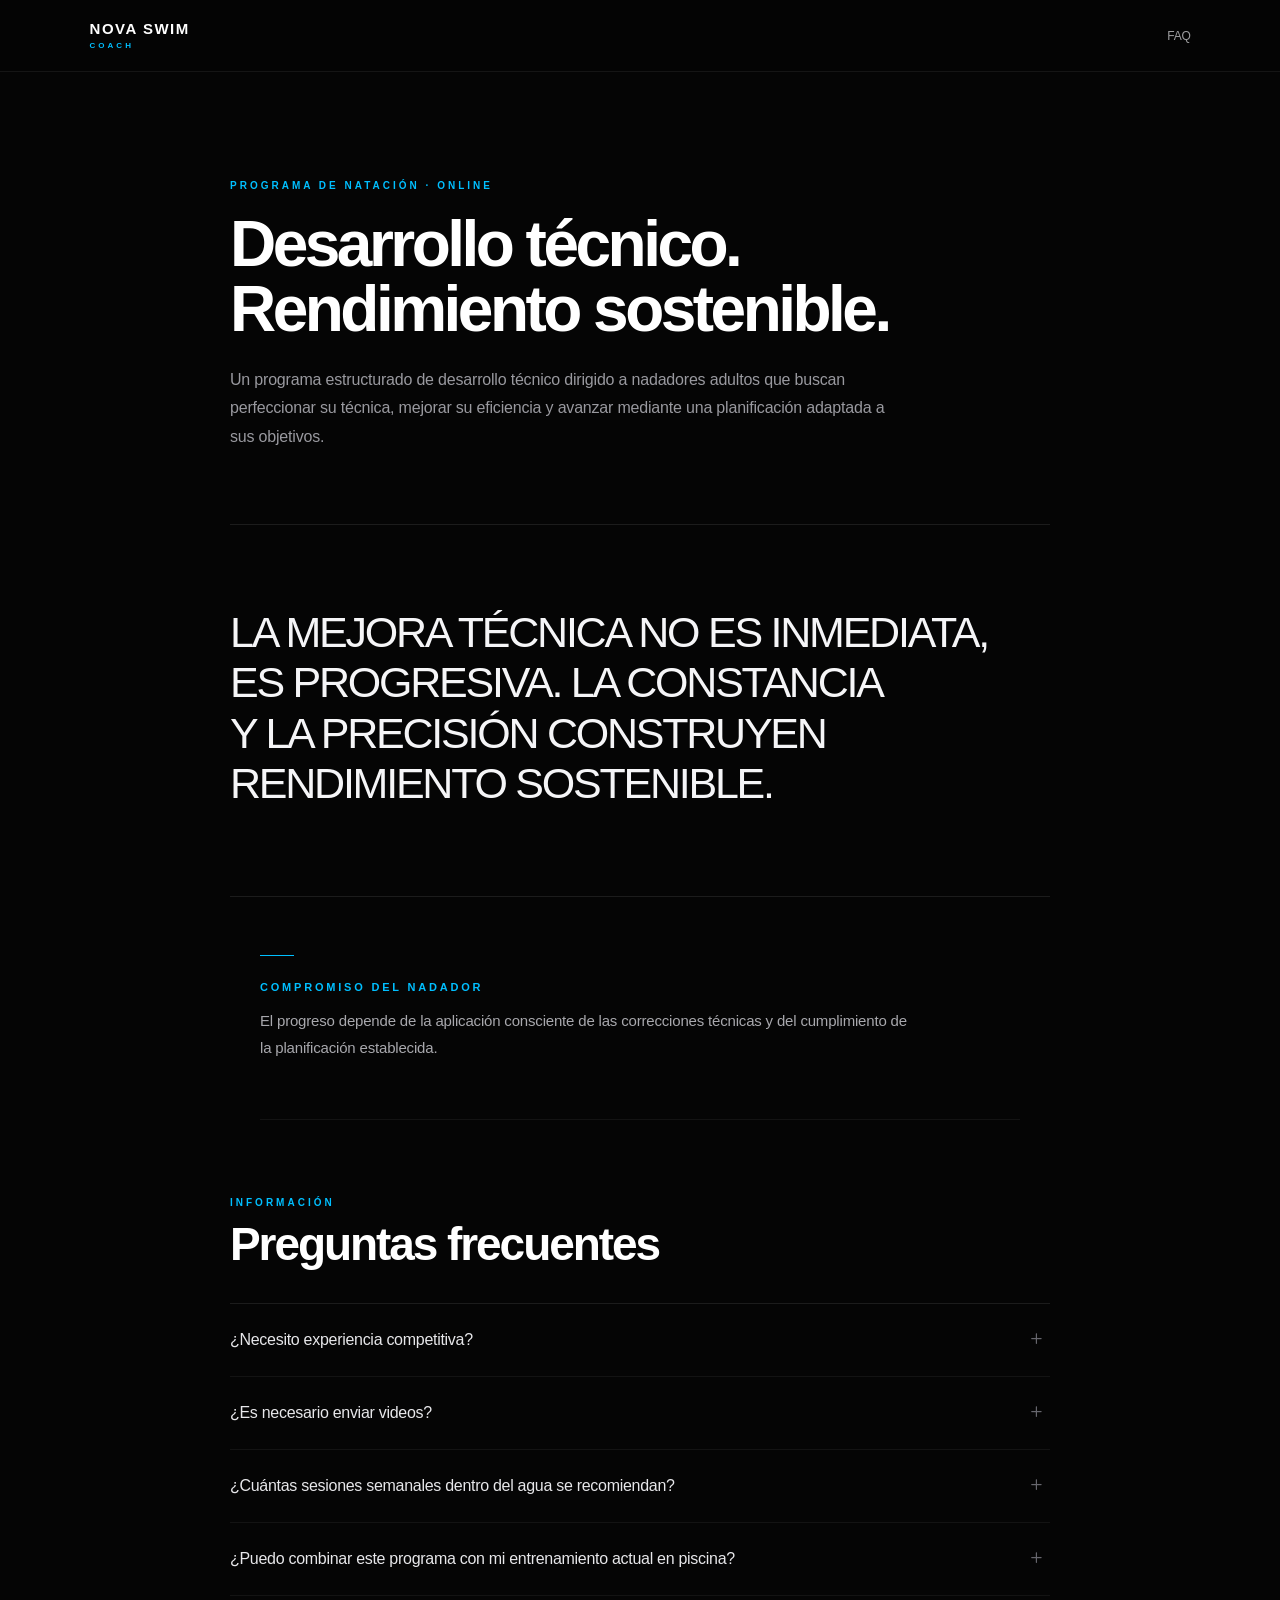
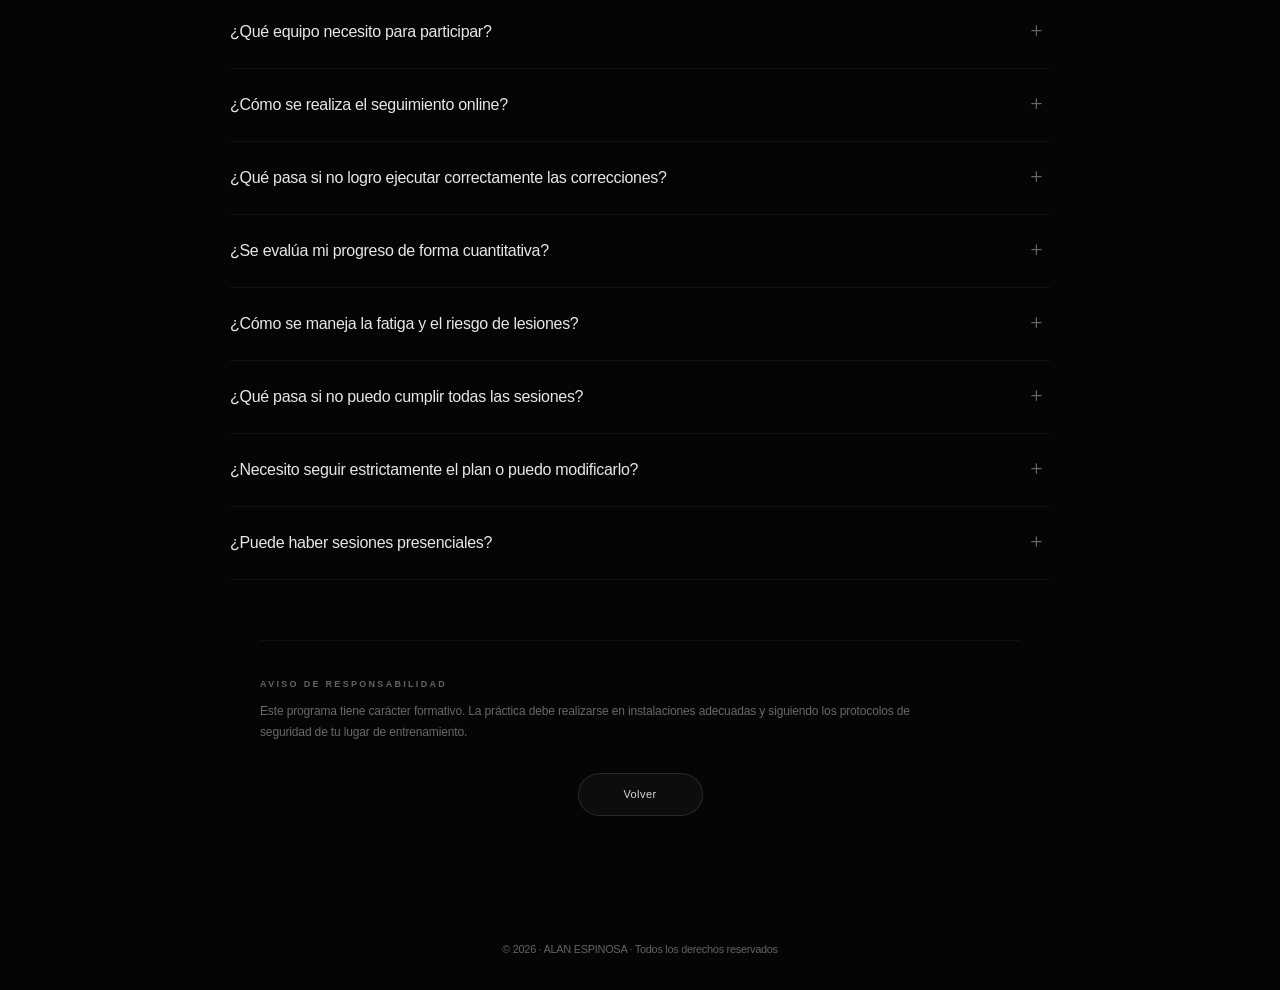
==== pagina2.html @ 05ab6e0c "Add files via upload" ====
<!DOCTYPE html>
<html lang="es">

<head>

    <meta charset="UTF-8">

    <meta name="viewport"
          content="width=device-width, initial-scale=1.0">

    <meta name="theme-color"
          content="#050505">

    <meta name="description"
          content="Programa de natación online orientado al desarrollo técnico, eficiencia y rendimiento.">

    <title>Programa de Natación · Online</title>


    <!-- =====================================================
         ICONOS
         ===================================================== -->

    <link rel="stylesheet"
          href="https://cdnjs.cloudflare.com/ajax/libs/font-awesome/6.5.0/css/all.min.css">


    <!-- =====================================================
         CSS
         ===================================================== -->

    <link rel="stylesheet"
          href="css/pagina2.css">

</head>


<body>


    <!-- =====================================================
         HEADER
         ===================================================== -->

    <header class="header">

        <a href="index.html"
           class="logo">

            NOVA SWIM
            <span>COACH</span>

        </a>


        <nav>

            <a href="index.html">
                
            </a>

            <a href="#programa">
                
            </a>

            <a href="#faq">
                FAQ
            </a>

        </nav>

    </header>



    <!-- =====================================================
         CONTENIDO PRINCIPAL
         ===================================================== -->

    <main class="program-container"
          id="programa">


        <!-- =================================================
             INTRO
             ================================================= -->

        <section class="program-intro">

            <span class="program-eyebrow">
                PROGRAMA DE NATACIÓN · ONLINE
            </span>

            <h1>
                Desarrollo técnico.
                <br>
                Rendimiento sostenible.
            </h1>

            <p>
                Un programa estructurado de desarrollo técnico dirigido
                a nadadores adultos que buscan perfeccionar su técnica,
                mejorar su eficiencia y avanzar mediante una planificación
                adaptada a sus objetivos.
            </p>

        </section>



        <!-- =================================================
             FILOSOFÍA
             ================================================= -->

        <div class="program-block philosophy">

            <p>
                LA MEJORA TÉCNICA NO ES INMEDIATA, ES PROGRESIVA.
                LA CONSTANCIA Y LA PRECISIÓN CONSTRUYEN
                RENDIMIENTO SOSTENIBLE.
            </p>

        </div>



        <!-- =================================================
             COMPROMISO
             ================================================= -->

        <div class="program-block">

            <h3>
                COMPROMISO DEL NADADOR
            </h3>

            <p>
                El progreso depende de la aplicación consciente de las
                correcciones técnicas y del cumplimiento de la planificación
                establecida.
            </p>

        </div>



        <!-- =================================================
             PREGUNTAS FRECUENTES
             ================================================= -->

        <section class="faq-section"
                 id="faq">

            <div class="faq-heading">

                <span>
                    INFORMACIÓN
                </span>

                <h2>
                    Preguntas frecuentes
                </h2>

            </div>


            <div class="faq">


                <!-- 01 -->

                <details>

                    <summary>
                        <span>
                            ¿Necesito experiencia competitiva?
                        </span>

                        <i class="fa-solid fa-plus"
                           aria-hidden="true"></i>

                    </summary>

                    <div class="faq-answer">

                        <p>
                            No es indispensable. El programa se adapta
                            tanto a nadadores máster competitivos como
                            a adultos con una base técnica que desean
                            evolucionar su rendimiento.
                        </p>

                    </div>

                </details>



                <!-- 02 -->

                <details>

                    <summary>

                        <span>
                            ¿Es necesario enviar videos?
                        </span>

                        <i class="fa-solid fa-plus"
                           aria-hidden="true"></i>

                    </summary>

                    <div class="faq-answer">

                        <p>
                            Sí. El análisis técnico en video permite
                            identificar desajustes posturales,
                            ineficiencias en la tracción y oportunidades
                            de mejora que no siempre se perciben durante
                            el nado.
                        </p>

                    </div>

                </details>



                <!-- 03 -->

                <details>

                    <summary>

                        <span>
                            ¿Cuántas sesiones semanales dentro del agua se recomiendan?
                        </span>

                        <i class="fa-solid fa-plus"
                           aria-hidden="true"></i>

                    </summary>

                    <div class="faq-answer">

                        <p>
                            Se recomienda un mínimo de tres sesiones
                            semanales de natación para favorecer la
                            consolidación de adaptaciones técnicas
                            y neuromusculares.
                        </p>

                        <p>
                            No obstante, entendiendo las demandas
                            laborales y personales del adulto,
                            el programa puede estructurarse en dos
                            sesiones semanales, priorizando precisión
                            técnica, estímulos específicos y máxima
                            eficiencia en el tiempo disponible.
                        </p>

                    </div>

                </details>



                <!-- 04 -->

                <details>

                    <summary>

                        <span>
                            ¿Puedo combinar este programa con mi entrenamiento actual en piscina?
                        </span>

                        <i class="fa-solid fa-plus"
                           aria-hidden="true"></i>

                    </summary>

                    <div class="faq-answer">

                        <p>
                            Sí. El programa está diseñado para
                            complementar entrenamientos existentes,
                            ajustando intensidad y frecuencia según
                            tu carga actual.
                        </p>

                    </div>

                </details>



                <!-- 05 -->

                <details>

                    <summary>

                        <span>
                            ¿Qué equipo necesito para participar?
                        </span>

                        <i class="fa-solid fa-plus"
                           aria-hidden="true"></i>

                    </summary>

                    <div class="faq-answer">

                        <p>
                            Solo necesitas acceso a piscina, equipo
                            básico —gorro, gafas, tabla y pull buoy—,
                            aletas si se desea y un dispositivo para
                            grabar videos de tu técnica.
                        </p>

                    </div>

                </details>



                <!-- 06 -->

                <details>

                    <summary>

                        <span>
                            ¿Cómo se realiza el seguimiento online?
                        </span>

                        <i class="fa-solid fa-plus"
                           aria-hidden="true"></i>

                    </summary>

                    <div class="faq-answer">

                        <p>
                            A través de videollamadas semanales,
                            envío de videos para análisis técnico
                            y comunicación vía correo o chat para
                            ajustes y feedback continuo.
                        </p>

                    </div>

                </details>



                <!-- 07 -->

                <details>

                    <summary>

                        <span>
                            ¿Qué pasa si no logro ejecutar correctamente las correcciones?
                        </span>

                        <i class="fa-solid fa-plus"
                           aria-hidden="true"></i>

                    </summary>

                    <div class="faq-answer">

                        <p>
                            El programa incluye retroalimentación
                            continua. Recibirás instrucciones paso a
                            paso para facilitar la comprensión y
                            aplicación de las correcciones dentro
                            del agua.
                        </p>

                    </div>

                </details>



                <!-- 08 -->

                <details>

                    <summary>

                        <span>
                            ¿Se evalúa mi progreso de forma cuantitativa?
                        </span>

                        <i class="fa-solid fa-plus"
                           aria-hidden="true"></i>

                    </summary>

                    <div class="faq-answer">

                        <p>
                            Sí. Se pueden utilizar parámetros como
                            frecuencia de brazada, tiempos parciales
                            y eficiencia técnica para monitorear la
                            evolución y observar mejoras durante
                            el proceso.
                        </p>

                    </div>

                </details>



                <!-- 09 -->

                <details>

                    <summary>

                        <span>
                            ¿Cómo se maneja la fatiga y el riesgo de lesiones?
                        </span>

                        <i class="fa-solid fa-plus"
                           aria-hidden="true"></i>

                    </summary>

                    <div class="faq-answer">

                        <p>
                            Los planes son progresivos y se adaptan
                            a la carga de entrenamiento, con énfasis
                            en una ejecución técnica correcta para
                            reducir sobrecargas innecesarias.
                        </p>

                    </div>

                </details>



                <!-- 10 -->

                <details>

                    <summary>

                        <span>
                            ¿Qué pasa si no puedo cumplir todas las sesiones?
                        </span>

                        <i class="fa-solid fa-plus"
                           aria-hidden="true"></i>

                    </summary>

                    <div class="faq-answer">

                        <p>
                            El programa es flexible. Cuando el tiempo
                            disponible disminuye, se priorizan los
                            ejercicios y estímulos más importantes
                            para mantener la continuidad del proceso.
                        </p>

                    </div>

                </details>



                <!-- 11 -->

                <details>

                    <summary>

                        <span>
                            ¿Necesito seguir estrictamente el plan o puedo modificarlo?
                        </span>

                        <i class="fa-solid fa-plus"
                           aria-hidden="true"></i>

                    </summary>

                    <div class="faq-answer">

                        <p>
                            Las modificaciones son posibles cuando
                            existen cambios en tu disponibilidad o
                            carga de entrenamiento. Sin embargo,
                            se recomienda mantener la estructura
                            y progresión indicadas para obtener
                            mejoras sostenibles.
                        </p>

                    </div>

                </details>



                <!-- 12 -->

                <details>

                    <summary>

                        <span>
                            ¿Puede haber sesiones presenciales?
                        </span>

                        <i class="fa-solid fa-plus"
                           aria-hidden="true"></i>

                    </summary>

                    <div class="faq-answer">

                        <p>
                            Esto depende de varios factores, como
                            la zona en donde resides, si existe
                            autorización por parte de tu alberca
                            para poder entrar y el espacio disponible
                            dentro de la agenda.
                        </p>

                    </div>

                </details>


            </div>

        </section>



        <!-- =================================================
             AVISO
             ================================================= -->

        <div class="program-block disclaimer">

            <h3>
                AVISO DE RESPONSABILIDAD
            </h3>

            <p>
                Este programa tiene carácter formativo. La práctica
                debe realizarse en instalaciones adecuadas y siguiendo
                los protocolos de seguridad de tu lugar de entrenamiento.
            </p>

        </div>



        <!-- =================================================
             VOLVER
             ================================================= -->

        <div class="program-return">

            <a href="index.html"
               class="btn-volver">

                Volver

            </a>

        </div>


    </main>



    <!-- =====================================================
         FOOTER
         ===================================================== -->

    <footer>

        <p>
            © 2026 · ALAN ESPINOSA · Todos los derechos reservados
        </p>

    </footer>



</body>

</html>
---- css/pagina2.css ----
/* =========================================================
   PAGINA 2
   SISTEMA EDITORIAL
   LIMPIO · PREMIUM · RESPONSIVE
   ========================================================= */


/* =========================================================
   VARIABLES
   ========================================================= */

:root{

    --black:#050505;

    --surface:#0b0b0b;
    --surface-soft:#101010;

    --white:#f5f5f7;
    --text:#cfcfd4;
    --muted:#85858b;
    --muted-dark:#626268;

    --blue:#00bfff;

    --line:rgba(255,255,255,.09);
    --line-soft:rgba(255,255,255,.055);

    --radius:24px;
}


/* =========================================================
   RESET
   ========================================================= */

*,
*::before,
*::after{
    margin:0;
    padding:0;
    box-sizing:border-box;
}

html{
    width:100%;
    overflow-x:hidden;

    scroll-behavior:smooth;
}

body{
    width:100%;
    min-height:100vh;

    overflow-x:hidden;

    background:var(--black);
    color:var(--white);

    font-family:
        -apple-system,
        BlinkMacSystemFont,
        "SF Pro Display",
        "Inter",
        "Segoe UI",
        Helvetica,
        Arial,
        sans-serif;

    letter-spacing:-.02em;

    -webkit-font-smoothing:antialiased;
    -moz-osx-font-smoothing:grayscale;

    text-rendering:optimizeLegibility;
}

img,
video,
iframe{
    display:block;
    max-width:100%;
}

a{
    color:inherit;
}

button,
a{
    -webkit-tap-highlight-color:transparent;
}


/* =========================================================
   HEADER
   ========================================================= */

.header{
    position:fixed;

    top:0;
    left:0;

    z-index:1000;

    width:100%;

    display:flex;
    align-items:center;
    justify-content:space-between;

    padding:
        21px 7%;

    background:
        rgba(5,5,5,.72);

    border-bottom:
        1px solid rgba(255,255,255,.065);

    backdrop-filter:
        blur(22px);

    -webkit-backdrop-filter:
        blur(22px);
}


/* =========================================================
   LOGO
   ========================================================= */

.logo{
    display:block;

    color:#fff;

    text-decoration:none;

    font-size:15px;
    font-weight:700;

    line-height:1;

    letter-spacing:1.5px;
}

.logo span{
    display:block;

    margin-top:6px;

    color:var(--blue);

    font-size:8px;
    font-weight:600;

    line-height:1;

    letter-spacing:3px;
}


/* =========================================================
   NAVEGACIÓN
   ========================================================= */

nav{
    display:flex;
    align-items:center;

    gap:30px;
}

nav a{
    position:relative;

    color:#d9d9dc;

    text-decoration:none;

    font-size:12px;
    font-weight:400;

    line-height:1;

    opacity:.72;

    transition:
        color .25s ease,
        opacity .25s ease;
}

nav a::after{
    content:"";

    position:absolute;

    left:0;
    bottom:-8px;

    width:0;
    height:1px;

    background:var(--blue);

    transition:
        width .25s ease;
}

nav a:hover{
    color:#fff;
    opacity:1;
}

nav a:hover::after{
    width:100%;
}


/* =========================================================
   CONTENEDOR PRINCIPAL
   ========================================================= */

.program-container{
    width:100%;
    max-width:900px;

    margin:0 auto;

    padding:
        145px 40px 80px;
}


/* =========================================================
   INTRO
   ========================================================= */

.program-intro{
    width:100%;

    padding:
        35px 0 72px;

    border-bottom:
        1px solid var(--line);
}

.program-eyebrow{
    display:block;

    margin-bottom:20px;

    color:var(--blue);

    font-size:10px;
    font-weight:600;

    line-height:1.2;

    letter-spacing:3px;

    text-transform:uppercase;
}

.program-intro h1{
    max-width:800px;

    margin:0 0 23px;

    color:#fff;

    font-size:
        clamp(42px,5.2vw,64px);

    font-weight:600;

    line-height:1.02;

    letter-spacing:-.055em;

    text-wrap:balance;
}

.program-intro > p{
    max-width:690px;

    color:#99999f;

    font-size:16px;

    line-height:1.8;

    letter-spacing:-.012em;

    text-wrap:pretty;
}


/* =========================================================
   BLOQUES GENERALES
   ========================================================= */

.program-block{
    width:100%;

    padding:
        58px 0;

    border-bottom:
        1px solid var(--line-soft);
}

.program-block h3{
    margin-bottom:17px;

    color:var(--blue);

    font-size:11px;
    font-weight:600;

    line-height:1.3;

    letter-spacing:2.8px;

    text-transform:uppercase;
}

.program-block > p{
    max-width:700px;

    color:var(--text);

    font-size:16px;

    line-height:1.8;

    letter-spacing:-.012em;

    text-wrap:pretty;
}


/* =========================================================
   FILOSOFÍA
   ========================================================= */

.program-block.philosophy{
    width:100%;

    max-width:900px;

    padding:
        82px 0 88px;

    border-bottom:
        1px solid var(--line);
}

.program-block.philosophy p{
    max-width:850px;

    color:#f5f5f7;

    font-size:
        clamp(29px,4vw,43px);

    font-weight:500;

    line-height:1.17;

    letter-spacing:-.052em;

    text-wrap:balance;
}


/* =========================================================
   COMPROMISO
   ========================================================= */

.program-block:not(.philosophy):not(.disclaimer){
    position:relative;

    max-width:760px;

    margin-left:auto;
    margin-right:auto;
}

.program-block:not(.philosophy):not(.disclaimer)::before{
    content:"";

    display:block;

    width:34px;
    height:1px;

    margin-bottom:24px;

    background:var(--blue);
}

.program-block:not(.philosophy):not(.disclaimer) h3{
    margin-bottom:13px;
}

.program-block:not(.philosophy):not(.disclaimer) > p{
    max-width:650px;

    color:#a8a8ad;

    font-size:15px;

    line-height:1.8;
}


/* =========================================================
   FAQ — SECCIÓN
   ========================================================= */

.faq-section{
    width:100%;

    padding:
        78px 0 35px;
}


/* =========================================================
   CABECERA FAQ
   ========================================================= */

.faq-heading{
    margin-bottom:34px;
}

.faq-heading span{
    display:block;

    margin-bottom:12px;

    color:var(--blue);

    font-size:10px;
    font-weight:600;

    line-height:1;

    letter-spacing:3px;

    text-transform:uppercase;
}

.faq-heading h2{
    color:#fff;

    font-size:
        clamp(32px,4vw,46px);

    font-weight:600;

    line-height:1.05;

    letter-spacing:-.045em;
}


/* =========================================================
   FAQ — CONTENEDOR
   ========================================================= */

.faq{
    width:100%;

    border-top:
        1px solid var(--line);
}


/* =========================================================
   FAQ — ITEM
   ========================================================= */

.faq details{
    width:100%;

    border-bottom:
        1px solid var(--line-soft);
}


/* =========================================================
   FAQ — PREGUNTA
   ========================================================= */

.faq summary{
    position:relative;

    display:flex;

    align-items:center;
    justify-content:space-between;

    width:100%;

    min-height:72px;

    padding:
        22px 0;

    color:#e7e7ea;

    font-size:16px;
    font-weight:500;

    line-height:1.45;

    letter-spacing:-.018em;

    cursor:pointer;

    list-style:none;

    outline:none;

    user-select:none;

    transition:
        color .25s ease;
}

.faq summary::-webkit-details-marker{
    display:none;
}

.faq summary::marker{
    display:none;
}


/* =========================================================
   TEXTO DE LA PREGUNTA
   ========================================================= */

.faq summary > span{
    display:block;

    max-width:calc(100% - 60px);
}


/* =========================================================
   ICONO +
   ========================================================= */

.faq summary i{
    flex:0 0 28px;

    width:28px;
    height:28px;

    margin-left:28px;

    display:flex;

    align-items:center;
    justify-content:center;

    color:#66666d;

    font-size:13px;

    font-weight:400;

    transition:
        color .25s ease,
        transform .3s ease;
}


/* =========================================================
   HOVER
   ========================================================= */

.faq summary:hover{
    color:#fff;
}

.faq summary:hover i{
    color:var(--blue);
}


/* =========================================================
   ABIERTA
   ========================================================= */

.faq details[open] summary{
    color:#fff;
}

.faq details[open] summary i{
    color:var(--blue);

    transform:
        rotate(180deg);
}


/* =========================================================
   CAMBIO + → −
   ========================================================= */

.faq details[open] summary i::before{
    content:"\f068";
}


/* =========================================================
   RESPUESTA
   ========================================================= */

.faq-answer{
    width:100%;

    max-width:720px;

    padding:
        0 55px 28px 0;

    color:#85858b;

    font-size:14px;

    line-height:1.78;

    letter-spacing:-.006em;

    animation:
        faqReveal .3s cubic-bezier(.22,1,.36,1) both;
}

.faq-answer p{
    margin:0 0 16px;

    color:inherit;

    font-size:inherit;

    line-height:inherit;
}

.faq-answer p:last-child{
    margin-bottom:0;
}


/* =========================================================
   ANIMACIÓN FAQ
   ========================================================= */

@keyframes faqReveal{

    from{
        opacity:0;

        transform:
            translateY(-6px);
    }

    to{
        opacity:1;

        transform:
            translateY(0);
    }
}


/* =========================================================
   AVISO
   ========================================================= */

.program-block.disclaimer{
    max-width:760px;

    margin:
        25px auto 0;

    padding:
        38px 0 22px;

    border-top:
        1px solid rgba(255,255,255,.045);

    border-bottom:none;
}

.program-block.disclaimer h3{
    margin-bottom:11px;

    color:#626268;

    font-size:9px;

    font-weight:600;

    line-height:1.2;

    letter-spacing:2.3px;
}

.program-block.disclaimer p{
    max-width:650px;

    color:#68686d;

    font-size:12px;

    line-height:1.75;
}


/* =========================================================
   BOTÓN VOLVER
   ========================================================= */

.program-return{
    width:100%;

    display:flex;

    justify-content:center;

    padding-top:8px;
}

.btn-volver{
    display:inline-flex;

    align-items:center;
    justify-content:center;

    width:max-content;

    min-width:125px;
    height:43px;

    padding:
        0 24px;

    color:#d9d9dd;

    background:
        rgba(255,255,255,.035);

    border:
        1px solid rgba(255,255,255,.11);

    border-radius:999px;

    text-decoration:none;

    font-size:11px;
    font-weight:500;

    line-height:1;

    letter-spacing:.04em;

    transition:
        color .25s ease,
        background .25s ease,
        border-color .25s ease,
        transform .25s ease;
}

.btn-volver:hover{
    color:#050505;

    background:#fff;

    border-color:#fff;

    transform:
        translateY(-2px);
}


/* =========================================================
   FOOTER
   ========================================================= */

footer{
    width:100%;

    padding:
        45px 20px 32px;

    text-align:center;

    color:#626268;

    font-size:11px;
}

footer p{
    margin:0;

    color:inherit;

    line-height:1.6;
}


/* =========================================================
   TABLET
   ========================================================= */

@media(max-width:900px){

    .header{
        padding:
            19px 25px;
    }

    nav{
        gap:18px;

        max-width:65%;

        overflow-x:auto;

        scrollbar-width:none;
    }

    nav::-webkit-scrollbar{
        display:none;
    }

    nav a{
        white-space:nowrap;

        font-size:11px;
    }


    .program-container{
        max-width:760px;

        padding:
            120px 30px 70px;
    }


    .program-intro{
        padding:
            30px 0 65px;
    }

    .program-intro h1{
        font-size:
            clamp(40px,6vw,55px);
    }


    .program-block{
        padding:
            50px 0;
    }

    .program-block.philosophy{
        padding:
            68px 0 75px;
    }

    .program-block.philosophy p{
        font-size:
            clamp(28px,4.8vw,38px);
    }


    .faq-section{
        padding:
            68px 0 30px;
    }

    .faq-heading h2{
        font-size:
            clamp(31px,5vw,40px);
    }

    .faq summary{
        font-size:15px;
    }

    .faq-answer{
        max-width:680px;

        padding-right:45px;
    }
}


/* =========================================================
   MÓVIL
   ========================================================= */

@media(max-width:600px){

    .header{
        padding:
            17px 20px;
    }

    .logo{
        font-size:14px;
    }

    .logo span{
        margin-top:5px;

        font-size:7px;

        letter-spacing:2.5px;
    }

    nav{
        max-width:58%;

        gap:13px;
    }

    nav a{
        font-size:10px;
    }


    /* CONTENEDOR */

    .program-container{
        max-width:none;

        padding:
            105px 20px 55px;
    }


    /* INTRO */

    .program-intro{
        padding:
            25px 0 55px;
    }

    .program-eyebrow{
        margin-bottom:17px;

        font-size:9px;

        letter-spacing:2.5px;
    }

    .program-intro h1{
        margin-bottom:20px;

        font-size:
            clamp(38px,10vw,48px);

        line-height:1.04;
    }

    .program-intro > p{
        font-size:14px;

        line-height:1.75;
    }


    /* BLOQUES */

    .program-block{
        padding:
            43px 0;
    }


    /* FILOSOFÍA */

    .program-block.philosophy{
        padding:
            55px 0 62px;
    }

    .program-block.philosophy p{
        max-width:100%;

        font-size:
            clamp(25px,7.3vw,32px);

        line-height:1.22;

        letter-spacing:-.045em;
    }


    /* TÍTULOS */

    .program-block h3{
        margin-bottom:14px;

        font-size:10px;

        letter-spacing:2.3px;
    }


    /* TEXTO */

    .program-block > p{
        max-width:100%;

        font-size:14px;

        line-height:1.78;
    }


    /* COMPROMISO */

    .program-block:not(.philosophy):not(.disclaimer){
        max-width:none;
    }

    .program-block:not(.philosophy):not(.disclaimer)::before{
        width:28px;

        margin-bottom:21px;
    }

    .program-block:not(.philosophy):not(.disclaimer) > p{
        max-width:100%;

        font-size:14px;

        line-height:1.78;
    }


    /* FAQ */

    .faq-section{
        padding:
            60px 0 25px;
    }

    .faq-heading{
        margin-bottom:24px;
    }

    .faq-heading span{
        margin-bottom:10px;

        font-size:9px;

        letter-spacing:2.5px;
    }

    .faq-heading h2{
        font-size:
            clamp(30px,9vw,40px);

        line-height:1.05;
    }


    .faq summary{
        min-height:0;

        padding:
            21px 0;

        font-size:15px;

        line-height:1.42;
    }

    .faq summary > span{
        max-width:calc(100% - 48px);
    }

    .faq summary i{
        flex-basis:25px;

        width:25px;
        height:25px;

        margin-left:18px;

        font-size:11px;
    }

    .faq-answer{
        max-width:100%;

        padding:
            0 30px 23px 0;

        font-size:13px;

        line-height:1.72;
    }


    /* AVISO */

    .program-block.disclaimer{
        max-width:none;

        margin-top:25px;

        padding:
            32px 0 15px;
    }

    .program-block.disclaimer h3{
        font-size:8px;

        letter-spacing:2px;
    }

    .program-block.disclaimer p{
        max-width:100%;

        font-size:12px;

        line-height:1.7;
    }


    /* BOTÓN */

    .program-return{
        padding-top:4px;
    }

    .btn-volver{
        min-width:130px;

        height:42px;

        font-size:11px;
    }


    /* FOOTER */

    footer{
        padding:
            40px 18px 28px;

        font-size:10px;
    }
}


/* =========================================================
   MÓVILES PEQUEÑOS
   ========================================================= */

@media(max-width:380px){

    .header{
        padding:
            15px;
    }

    .logo{
        font-size:13px;
    }

    nav{
        max-width:60%;

        gap:9px;
    }

    nav a{
        font-size:9px;
    }


    .program-container{
        padding-left:16px;
        padding-right:16px;
    }


    .program-intro{
        padding-bottom:48px;
    }

    .program-intro h1{
        font-size:34px;
    }

    .program-intro > p{
        font-size:13px;
    }


    .program-block{
        padding:
            39px 0;
    }

    .program-block.philosophy{
        padding:
            48px 0 55px;
    }

    .program-block.philosophy p{
        font-size:23px;

        line-height:1.25;
    }

    .program-block > p{
        font-size:13px;
    }


    .faq-section{
        padding-top:53px;
    }

    .faq-heading h2{
        font-size:30px;
    }

    .faq summary{
        padding:
            19px 0;

        font-size:14px;
    }

    .faq summary i{
        flex-basis:23px;

        width:23px;
        height:23px;

        margin-left:14px;

        font-size:10px;
    }

    .faq-answer{
        padding-right:24px;

        font-size:12px;

        line-height:1.7;
    }


    .program-block.disclaimer p{
        font-size:11px;
    }
}


/* =========================================================
   PANTALLAS GRANDES
   ========================================================= */

@media(min-width:1400px){

    .program-container{
        max-width:960px;

        padding-top:155px;
    }

    .program-intro h1{
        font-size:66px;
    }

    .program-block.philosophy p{
        font-size:44px;
    }
}


/* =========================================================
   TOUCH
   ========================================================= */

@media(hover:none){

    nav a:hover{
        color:#d9d9dc;
        opacity:.72;
    }

    nav a:hover::after{
        width:0;
    }

    .faq summary:hover{
        color:#e7e7ea;
    }

    .faq summary:hover i{
        color:#66666d;
    }

    .btn-volver:hover{
        color:#d9d9dd;

        background:
            rgba(255,255,255,.035);

        border-color:
            rgba(255,255,255,.11);

        transform:none;
    }
}


/* =========================================================
   REDUCCIÓN DE MOVIMIENTO
   ========================================================= */

@media(prefers-reduced-motion:reduce){

    html{
        scroll-behavior:auto;
    }

    *,
    *::before,
    *::after{
        animation:none !important;
        transition:none !important;
    }
}
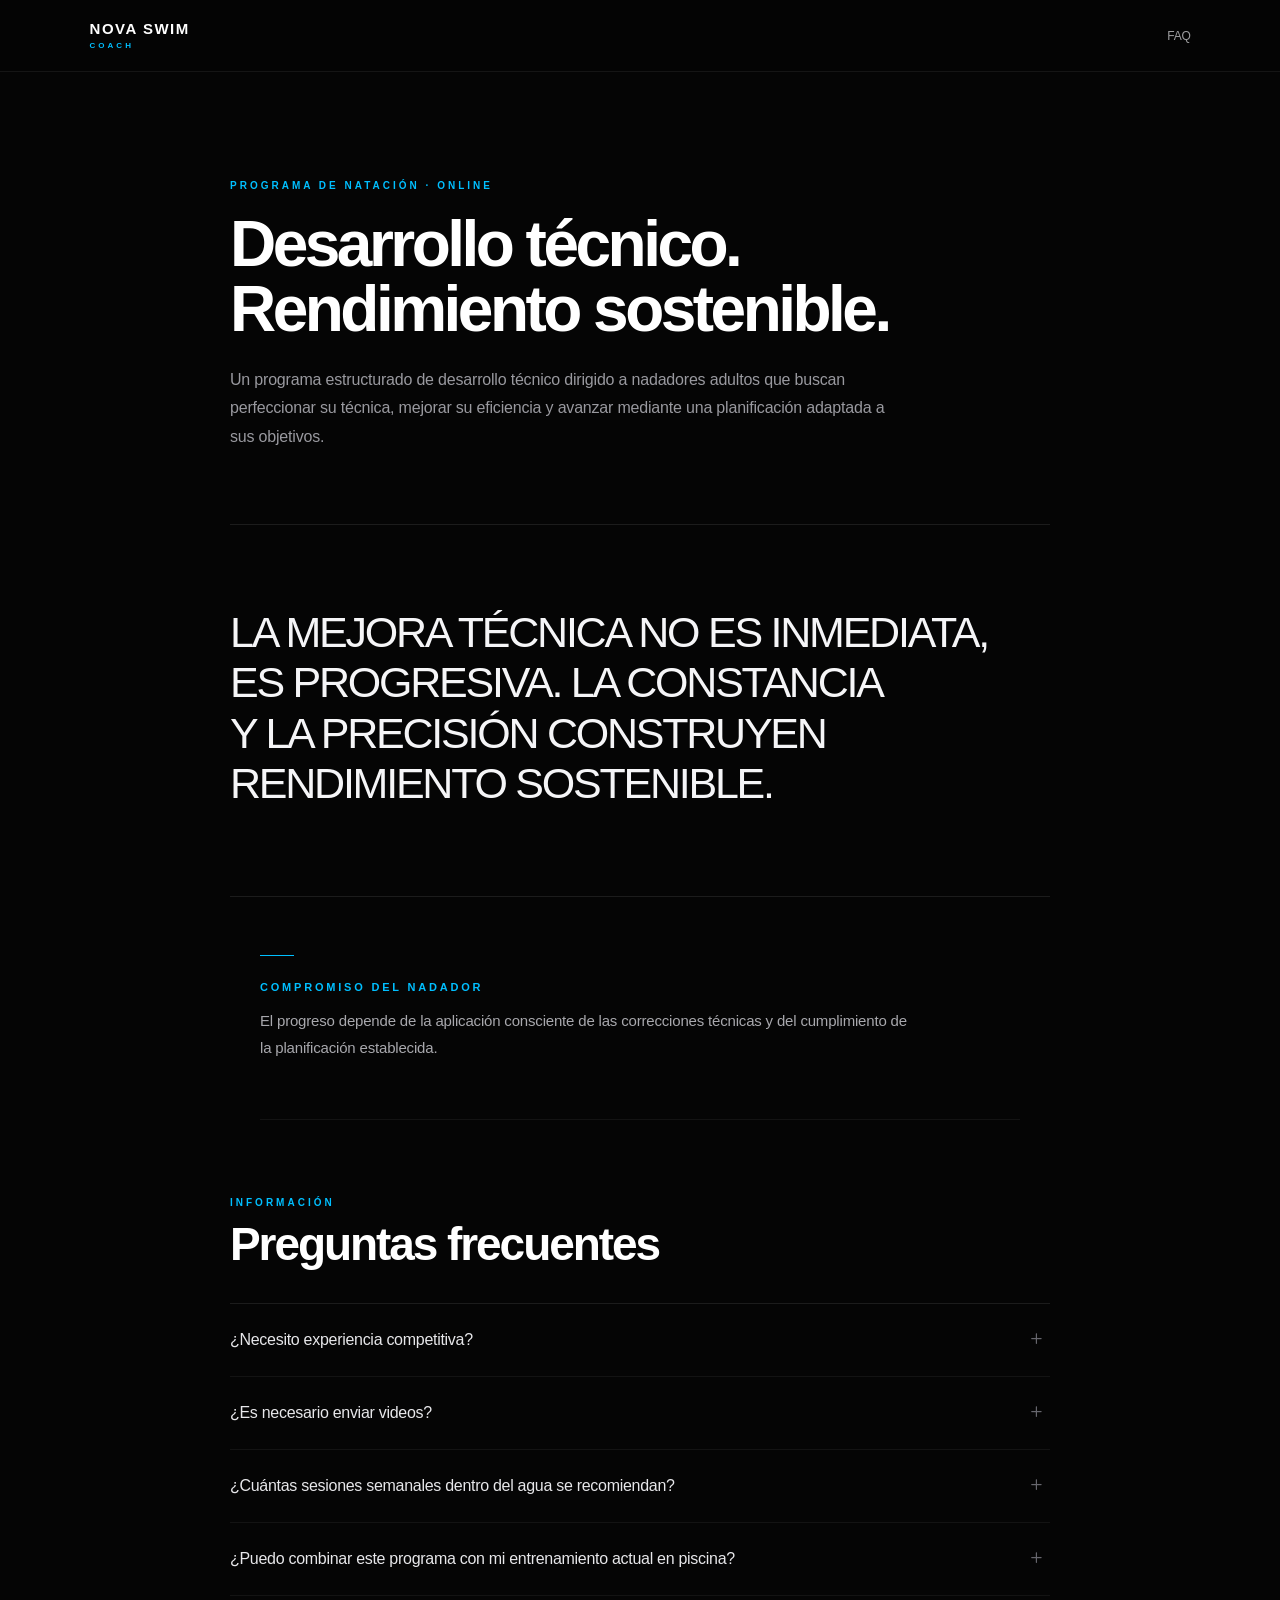
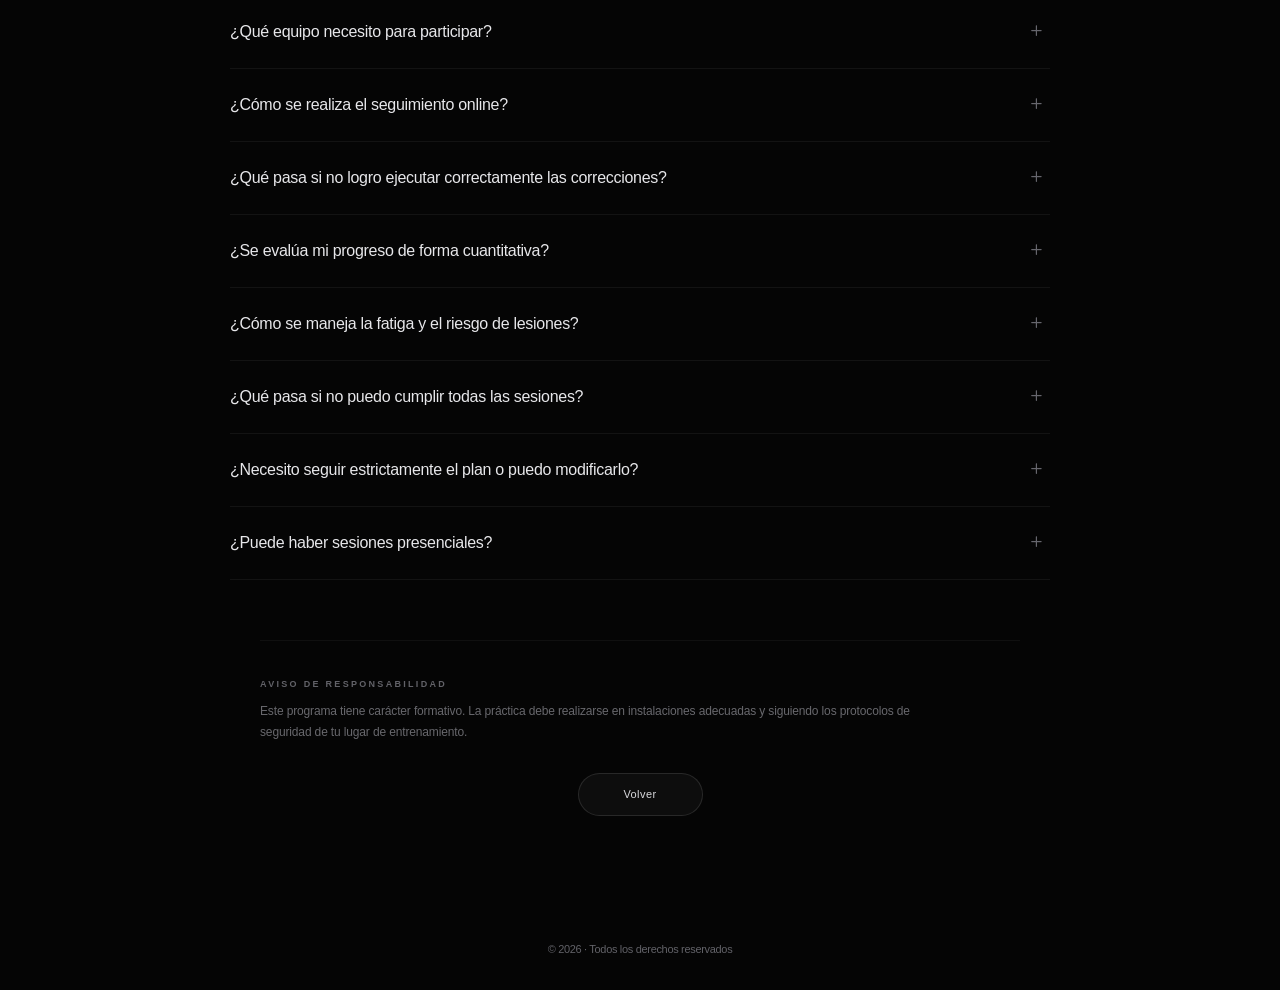
==== commit 72a0530a: "Update pagina2.html" ====
--- a/pagina2.html
+++ b/pagina2.html
@@ -593,7 +593,7 @@
     <footer>
 
         <p>
-            © 2026 · ALAN ESPINOSA · Todos los derechos reservados
+            © 2026 · Todos los derechos reservados
         </p>
 
     </footer>
